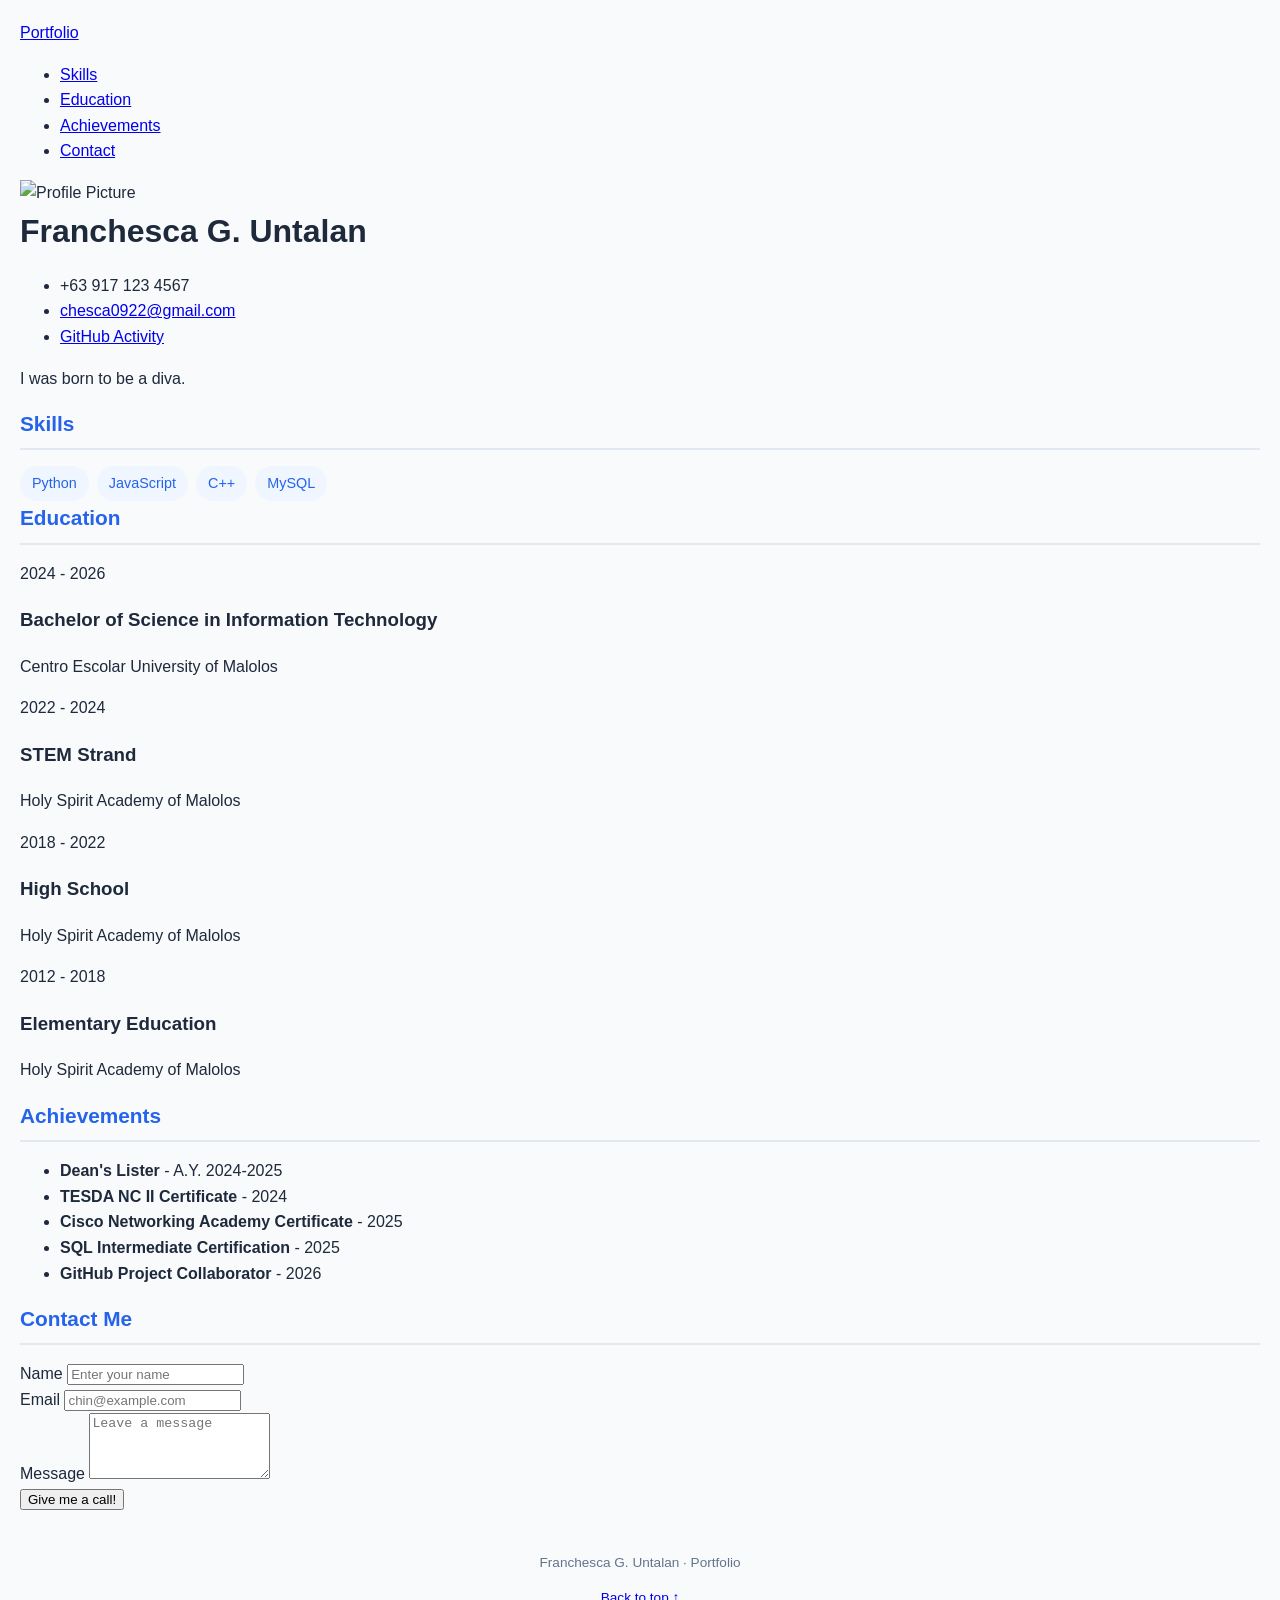
==== index.html @ 955ee0e0 "Added design" ====
<!DOCTYPE html>
<html lang="en">
<head>
    <meta charset="UTF-8">
    <meta name="viewport" content="width=device-width, initial-scale=1.0">
    <title>PRIN135 - Midterm Exam | Portfolio</title>

    <!-- Google Fonts: Orbitron for titles/headers, Inter for body text -->
    <link rel="preconnect" href="https://fonts.googleapis.com">
    <link rel="preconnect" href="https://fonts.gstatic.com" crossorigin>
    <link href="https://fonts.googleapis.com/css2?family=Inter:wght@400;500;600;700&family=Orbitron:wght@600;700;800&display=swap" rel="stylesheet">

    <!-- External Stylesheet -->
    <link rel="stylesheet" href="styles.css">
</head>
<body id="top">

    <!-- 1. Navigation Bar -->
    <nav class="site-nav">
        <div class="nav-inner">
            <a href="#top" class="nav-brand">Portfolio</a>
            <ul class="nav-links">
                <li><a href="#skills">Skills</a></li>
                <li><a href="#education">Education</a></li>
                <li><a href="#achievements">Achievements</a></li>
                <li><a href="#contact">Contact</a></li>
            </ul>
        </div>
    </nav>

    <!-- 2. Header / Hero Section -->
   <!-- 2. Header / Hero Section -->
<header>
    <div class="header-inner">
        <img src="https://scontent.fcrk2-1.fna.fbcdn.net/v/t39.30808-1/817417446_2326748791492255_1989576528764792257_n.jpg?stp=cp6_dst-jpg_tt6&cstp=mx2048x2048&ctp=s320x320&_nc_cat=107&_nc_map=urlgen_bucketless&ccb=1-7&_nc_sid=e99d92&_nc_eui2=AeGpwgCDBfkXOBpppuBgVSr0HxUEpVNTwCofFQSlU1PAKvqVIF-SnylBh5EkMIgd3Z3KFo35sI2lblA7njt722no&_nc_ohc=h1ymKxrBuwMQ7kNvwECC53G&_nc_oc=AdpCUfr-BhuO6tdxGqdZEoUiDdrtOPXlemxEXrJcBfa74h3HoyU1OCIDepk1Uj6EFfg&_nc_zt=24&_nc_ht=scontent.fcrk2-1.fna&_nc_gid=lCX5hVxhRALOA4O8TnCqOQ&_nc_ss=7b2a8&oh=00_AQQ6TYyN5XVR17D6eY7NJDKYj6CUVP2iy55_qMXcx3xdvw&oe=6AF310BF" alt="Profile Picture" class="photo-frame">
        <div class="header-text">
            <h1>Franchesca G. Untalan</h1>
            <ul class="header-links">
                <li>+63 917 123 4567</li>
                <li><a href="mailto:chesca0922@gmail.com">chesca0922@gmail.com</a></li>
                <li><a href="https://github.com" target="_blank">GitHub Activity</a></li>
            </ul>
            <p>I was born to be a diva.</p>
        </div>
    </div>
</header>

    <!-- 3. Main Content Container -->
    <main class="main-content">

        <!-- Skills Section -->
        <section id="skills">
            <h2>Skills</h2>
            <ul class="skills-list">
                <li>Python</li>
                <li>JavaScript</li>
                <li>C++</li>
                <li>MySQL</li>
            </ul>
        </section>

        <!-- Education Section -->
        <section id="education">
            <h2>Education</h2>

            <div class="education-entry">
                <span class="education-year">2024 - 2026</span>
                <h3>Bachelor of Science in Information Technology</h3>
                <p>Centro Escolar University of Malolos</p>
            </div>

            <div class="education-entry">
                <span class="education-year">2022 - 2024</span>
                <h3>STEM Strand</h3>
                <p>Holy Spirit Academy of Malolos</p>
            </div>

            <div class="education-entry">
                <span class="education-year">2018 - 2022</span>
                <h3>High School</h3>
                <p>Holy Spirit Academy of Malolos</p>
            </div>

            <div class="education-entry">
                <span class="education-year">2012 - 2018</span>
                <h3>Elementary Education</h3>
                <p>Holy Spirit Academy of Malolos</p>
            </div>
        </section>

        <!-- Achievements Section -->
        <section id="achievements">
            <h2>Achievements</h2>
            <ul class="achievements-list">
                <li><strong>Dean's Lister</strong> - A.Y. 2024-2025</li>
                <li><strong>TESDA NC II Certificate</strong> - 2024</li>
                <li><strong>Cisco Networking Academy Certificate</strong> - 2025</li>
                <li><strong>SQL Intermediate Certification</strong> - 2025</li>
                <li><strong>GitHub Project Collaborator</strong> - 2026</li>
            </ul>
        </section>

        <!-- Contact Section -->
        <section id="contact">
            <h2>Contact Me</h2>
            <form action="#" method="post">
                <div class="form-group-row">
                    <div>
                        <label for="name">Name</label>
                        <input type="text" id="name" name="name" placeholder="Enter your name" required>
                    </div>
                    <div>
                        <label for="email">Email</label>
                        <input type="email" id="email" name="email" placeholder="chin@example.com" required>
                    </div>
                </div>

                <div>
                    <label for="message">Message</label>
                    <textarea id="message" name="message" rows="4" placeholder="Leave a message" required></textarea>
                </div>

                <button type="submit">Give me a call!</button>
            </form>
        </section>

    </main>

    <!-- Footer -->
    <footer>
        <p>Franchesca G. Untalan · Portfolio</p>
        <a href="#top">Back to top ↑</a>
    </footer>

</body>
</html>
---- styles.css ----
/* Shared Theme Variables */
:root {
    --primary-color: #2563eb;
    --primary-light: #eff6ff;
    --bg-color: #f8fafc;
    --card-bg: #ffffff;
    --text-color: #1e293b;
    --text-muted: #64748b;
    --border-color: #e2e8f0;
    --shadow-sm: 0 4px 6px -1px rgba(0, 0, 0, 0.05), 0 2px 4px -1px rgba(0, 0, 0, 0.03);
    --radius: 12px;
}

/* Base resets & typography */
body {
    font-family: -apple-system, BlinkMacSystemFont, "Segoe UI", Roboto, Helvetica, Arial, sans-serif;
    line-height: 1.6;
    background-color: var(--bg-color);
    color: var(--text-color);
    margin: 0;
    padding: 20px;
}

.container {
    max-width: 800px;
    margin: 0 auto;
}

/* Shared Navigation */
.nav-bar {
    margin-bottom: 24px;
}

.nav-bar a {
    color: var(--primary-color);
    text-decoration: none;
    font-weight: 600;
}

.nav-bar a:hover {
    text-decoration: underline;
}

/* Card layout */
.card {
    background: var(--card-bg);
    border-radius: var(--radius);
    padding: 30px;
    margin-bottom: 24px;
    box-shadow: var(--shadow-sm);
    border: 1px solid var(--border-color);
}

/* Header / Profile */
.profile-header {
    text-align: center;
}

.avatar {
    width: 120px;
    height: 120px;
    border-radius: 50%;
    object-fit: cover;
    margin-bottom: 16px;
    background-color: var(--border-color);
}

h1 {
    margin: 0 0 8px 0;
    font-size: 2rem;
}

.tagline {
    color: var(--text-muted);
    font-size: 1.1rem;
    margin-bottom: 16px;
}

.contact-info {
    display: flex;
    justify-content: center;
    gap: 16px;
    flex-wrap: wrap;
    font-size: 0.95rem;
}

.contact-info a {
    color: var(--primary-color);
    text-decoration: none;
}

.contact-info a:hover {
    text-decoration: underline;
}

/* Section Headings */
h2 {
    border-bottom: 2px solid var(--border-color);
    padding-bottom: 8px;
    margin-top: 0;
    margin-bottom: 16px;
    font-size: 1.3rem;
    color: var(--primary-color);
}

/* List Items & Badges */
.skills-list {
    display: flex;
    flex-wrap: wrap;
    gap: 8px;
    list-style: none;
    padding: 0;
    margin: 0;
}

.skills-list li {
    background-color: var(--primary-light);
    color: var(--primary-color);
    padding: 6px 12px;
    border-radius: 20px;
    font-size: 0.9rem;
    font-weight: 500;
}

.item {
    margin-bottom: 16px;
}

.item:last-child {
    margin-bottom: 0;
}

.item-header {
    display: flex;
    justify-content: space-between;
}

.item-title {
    font-weight: bold;
}

.item-date {
    font-weight: normal;
}

.item-sub {
    color: var(--text-muted);
    font-size: 0.9rem;
    margin-bottom: 4px;
}

/* Footer */
footer {
    text-align: center;
    color: var(--text-muted);
    font-size: 0.85rem;
    margin-top: 40px;
}
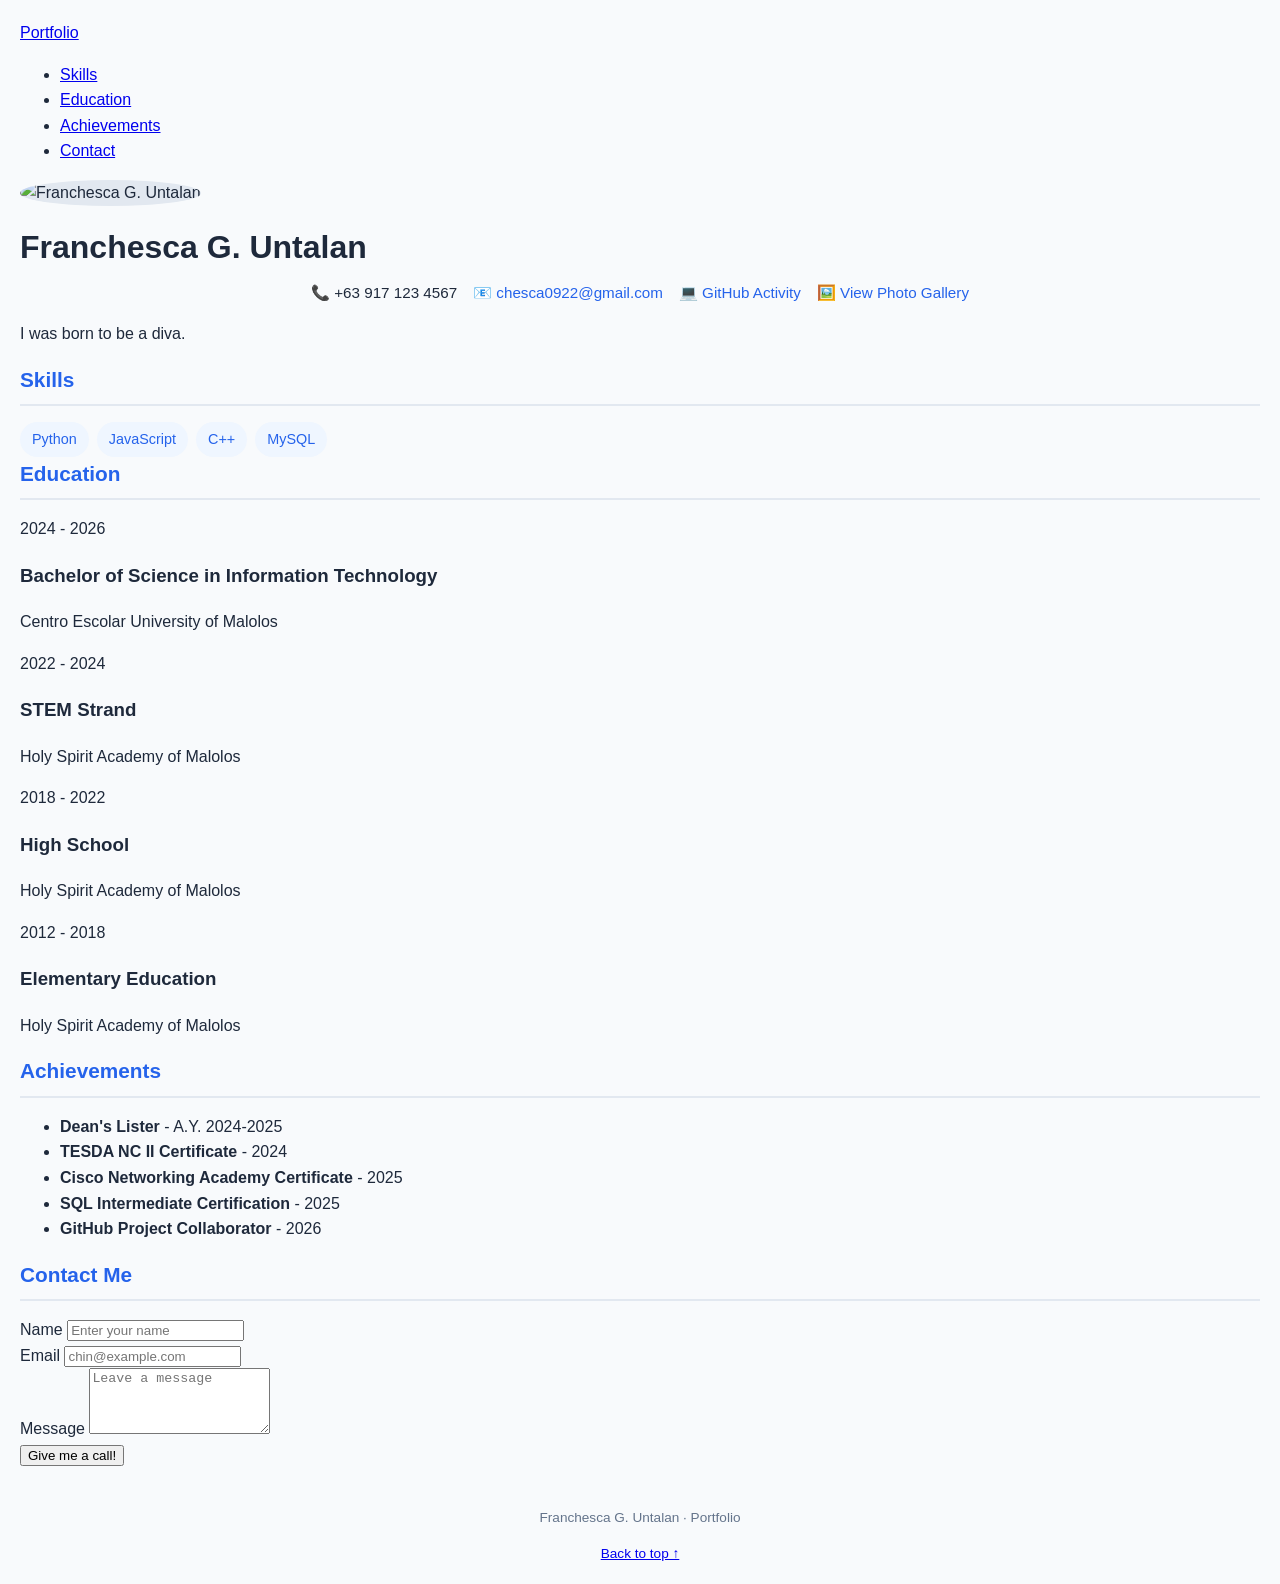
==== commit 8037b2d0: "new add" ====
--- a/index.html
+++ b/index.html
@@ -32,14 +32,15 @@
    <!-- 2. Header / Hero Section -->
 <header>
     <div class="header-inner">
-        <img src="https://scontent.fcrk2-1.fna.fbcdn.net/v/t39.30808-1/817417446_2326748791492255_1989576528764792257_n.jpg?stp=cp6_dst-jpg_tt6&cstp=mx2048x2048&ctp=s320x320&_nc_cat=107&_nc_map=urlgen_bucketless&ccb=1-7&_nc_sid=e99d92&_nc_eui2=AeGpwgCDBfkXOBpppuBgVSr0HxUEpVNTwCofFQSlU1PAKvqVIF-SnylBh5EkMIgd3Z3KFo35sI2lblA7njt722no&_nc_ohc=h1ymKxrBuwMQ7kNvwECC53G&_nc_oc=AdpCUfr-BhuO6tdxGqdZEoUiDdrtOPXlemxEXrJcBfa74h3HoyU1OCIDepk1Uj6EFfg&_nc_zt=24&_nc_ht=scontent.fcrk2-1.fna&_nc_gid=lCX5hVxhRALOA4O8TnCqOQ&_nc_ss=7b2a8&oh=00_AQQ6TYyN5XVR17D6eY7NJDKYj6CUVP2iy55_qMXcx3xdvw&oe=6AF310BF" alt="Profile Picture" class="photo-frame">
+        <img src="https://scontent.fcrk2-1.fna.fbcdn.net/v/t39.30808-1/817417446_2326748791492255_1989576528764792257_n.jpg?stp=cp6_dst-jpg_tt6&cstp=mx2048x2048&ctp=s320x320&_nc_cat=107&_nc_map=urlgen_bucketless&ccb=1-7&_nc_sid=e99d92&_nc_eui2=AeGpwgCDBfkXOBpppuBgVSr0HxUEpVNTwCofFQSlU1PAKvqVIF-SnylBh5EkMIgd3Z3KFo35sI2lblA7njt722no&_nc_ohc=h1ymKxrBuwMQ7kNvwECC53G&_nc_oc=AdpCUfr-BhuO6tdxGqdZEoUiDdrtOPXlemxEXrJcBfa74h3HoyU1OCIDepk1Uj6EFfg&_nc_zt=24&_nc_ht=scontent.fcrk2-1.fna&_nc_gid=lCX5hVxhRALOA4O8TnCqOQ&_nc_ss=7b2a8&oh=00_AQQ6TYyN5XVR17D6eY7NJDKYj6CUVP2iy55_qMXcx3xdvw&oe=6AF310BF" alt="Franchesca G. Untalan" class="avatar">
         <div class="header-text">
             <h1>Franchesca G. Untalan</h1>
-            <ul class="header-links">
-                <li>+63 917 123 4567</li>
-                <li><a href="mailto:chesca0922@gmail.com">chesca0922@gmail.com</a></li>
-                <li><a href="https://github.com" target="_blank">GitHub Activity</a></li>
-            </ul>
+            <div class="contact-info">
+                <span>📞 +63 917 123 4567</span>
+                <span>📧 <a href="mailto:chesca0922@gmail.com">chesca0922@gmail.com</a></span>
+                <span>💻 <a href="https://github.com" target="_blank">GitHub Activity</a></span>
+                <span>🖼️ <a href="gallery.html">View Photo Gallery</a></span>
+            </div>
             <p>I was born to be a diva.</p>
         </div>
     </div>
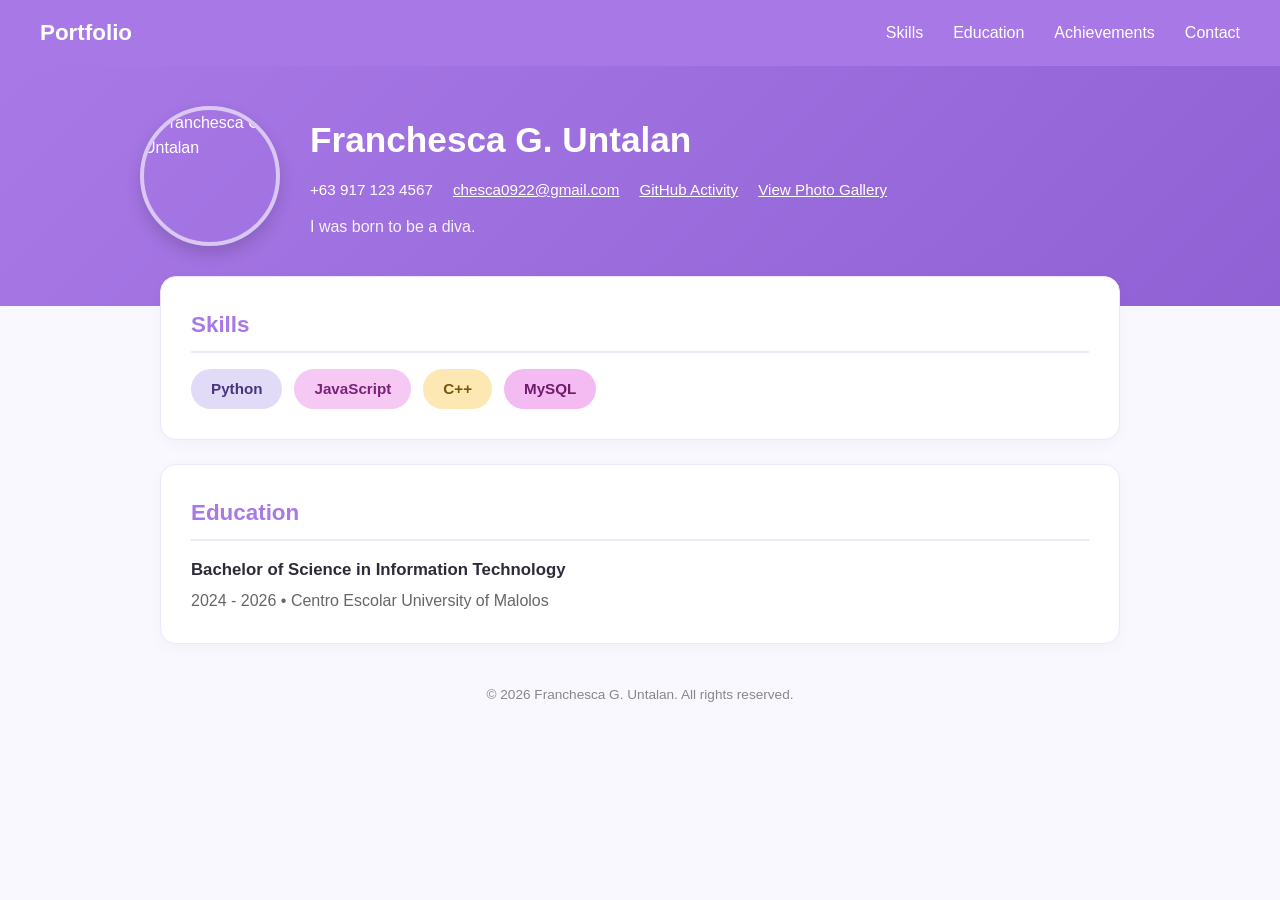
==== commit bce72a4f: "new 2" ====
--- a/index.html
+++ b/index.html
@@ -3,54 +3,43 @@
 <head>
     <meta charset="UTF-8">
     <meta name="viewport" content="width=device-width, initial-scale=1.0">
-    <title>PRIN135 - Midterm Exam | Portfolio</title>
-
-    <!-- Google Fonts: Orbitron for titles/headers, Inter for body text -->
-    <link rel="preconnect" href="https://fonts.googleapis.com">
-    <link rel="preconnect" href="https://fonts.gstatic.com" crossorigin>
-    <link href="https://fonts.googleapis.com/css2?family=Inter:wght@400;500;600;700&family=Orbitron:wght@600;700;800&display=swap" rel="stylesheet">
-
-    <!-- External Stylesheet -->
+    <title>Franchesca G. Untalan | Portfolio</title>
     <link rel="stylesheet" href="styles.css">
 </head>
-<body id="top">
+<body>
 
-    <!-- 1. Navigation Bar -->
-    <nav class="site-nav">
-        <div class="nav-inner">
-            <a href="#top" class="nav-brand">Portfolio</a>
-            <ul class="nav-links">
-                <li><a href="#skills">Skills</a></li>
-                <li><a href="#education">Education</a></li>
-                <li><a href="#achievements">Achievements</a></li>
-                <li><a href="#contact">Contact</a></li>
-            </ul>
-        </div>
+    <!-- Top Navigation Bar -->
+    <nav>
+        <a href="index.html" class="logo">Portfolio</a>
+        <ul>
+            <li><a href="#skills">Skills</a></li>
+            <li><a href="#education">Education</a></li>
+            <li><a href="#achievements">Achievements</a></li>
+            <li><a href="#contact">Contact</a></li>
+        </ul>
     </nav>
 
-    <!-- 2. Header / Hero Section -->
-   <!-- 2. Header / Hero Section -->
-<header>
-    <div class="header-inner">
-        <img src="https://scontent.fcrk2-1.fna.fbcdn.net/v/t39.30808-1/817417446_2326748791492255_1989576528764792257_n.jpg?stp=cp6_dst-jpg_tt6&cstp=mx2048x2048&ctp=s320x320&_nc_cat=107&_nc_map=urlgen_bucketless&ccb=1-7&_nc_sid=e99d92&_nc_eui2=AeGpwgCDBfkXOBpppuBgVSr0HxUEpVNTwCofFQSlU1PAKvqVIF-SnylBh5EkMIgd3Z3KFo35sI2lblA7njt722no&_nc_ohc=h1ymKxrBuwMQ7kNvwECC53G&_nc_oc=AdpCUfr-BhuO6tdxGqdZEoUiDdrtOPXlemxEXrJcBfa74h3HoyU1OCIDepk1Uj6EFfg&_nc_zt=24&_nc_ht=scontent.fcrk2-1.fna&_nc_gid=lCX5hVxhRALOA4O8TnCqOQ&_nc_ss=7b2a8&oh=00_AQQ6TYyN5XVR17D6eY7NJDKYj6CUVP2iy55_qMXcx3xdvw&oe=6AF310BF" alt="Franchesca G. Untalan" class="avatar">
-        <div class="header-text">
-            <h1>Franchesca G. Untalan</h1>
-            <div class="contact-info">
-                <span>📞 +63 917 123 4567</span>
-                <span>📧 <a href="mailto:chesca0922@gmail.com">chesca0922@gmail.com</a></span>
-                <span>💻 <a href="https://github.com" target="_blank">GitHub Activity</a></span>
-                <span>🖼️ <a href="gallery.html">View Photo Gallery</a></span>
+    <!-- Purple Header Banner -->
+    <header>
+        <div class="header-inner">
+            <img src="https://scontent.fcrk2-1.fna.fbcdn.net/v/t39.30808-1/817417446_2326748791492255_1989576528764792257_n.jpg?stp=cp6_dst-jpg_tt6&cstp=mx2048x2048&ctp=s320x320&_nc_cat=107&_nc_map=urlgen_bucketless&ccb=1-7&_nc_sid=e99d92&_nc_eui2=AeGpwgCDBfkXOBpppuBgVSr0HxUEpVNTwCofFQSlU1PAKvqVIF-SnylBh5EkMIgd3Z3KFo35sI2lblA7njt722no&_nc_ohc=h1ymKxrBuwMQ7kNvwECC53G&_nc_oc=AdpCUfr-BhuO6tdxGqdZEoUiDdrtOPXlemxEXrJcBfa74h3HoyU1OCIDepk1Uj6EFfg&_nc_zt=24&_nc_ht=scontent.fcrk2-1.fna&_nc_gid=lCX5hVxhRALOA4O8TnCqOQ&_nc_ss=7b2a8&oh=00_AQQ6TYyN5XVR17D6eY7NJDKYj6CUVP2iy55_qMXcx3xdvw&oe=6AF310BF" alt="Franchesca G. Untalan" class="avatar">
+            <div class="header-text">
+                <h1>Franchesca G. Untalan</h1>
+                <ul class="contact-info" id="contact">
+                    <li>+63 917 123 4567</li>
+                    <li><a href="mailto:chesca0922@gmail.com">chesca0922@gmail.com</a></li>
+                    <li><a href="https://github.com" target="_blank">GitHub Activity</a></li>
+                    <li><a href="gallery.html">View Photo Gallery</a></li>
+                </ul>
+                <p class="tagline">I was born to be a diva.</p>
             </div>
-            <p>I was born to be a diva.</p>
         </div>
-    </div>
-</header>
+    </header>
 
-    <!-- 3. Main Content Container -->
-    <main class="main-content">
+    <!-- Main Content Cards -->
+    <div class="container">
 
-        <!-- Skills Section -->
-        <section id="skills">
+        <section class="card" id="skills">
             <h2>Skills</h2>
             <ul class="skills-list">
                 <li>Python</li>
@@ -60,78 +49,19 @@
             </ul>
         </section>
 
-        <!-- Education Section -->
-        <section id="education">
+        <section class="card" id="education">
             <h2>Education</h2>
-
-            <div class="education-entry">
-                <span class="education-year">2024 - 2026</span>
-                <h3>Bachelor of Science in Information Technology</h3>
-                <p>Centro Escolar University of Malolos</p>
-            </div>
-
-            <div class="education-entry">
-                <span class="education-year">2022 - 2024</span>
-                <h3>STEM Strand</h3>
-                <p>Holy Spirit Academy of Malolos</p>
-            </div>
-
-            <div class="education-entry">
-                <span class="education-year">2018 - 2022</span>
-                <h3>High School</h3>
-                <p>Holy Spirit Academy of Malolos</p>
-            </div>
-
-            <div class="education-entry">
-                <span class="education-year">2012 - 2018</span>
-                <h3>Elementary Education</h3>
-                <p>Holy Spirit Academy of Malolos</p>
+            <div class="item">
+                <div class="item-title">Bachelor of Science in Information Technology</div>
+                <div class="item-sub">2024 - 2026 • Centro Escolar University of Malolos</div>
             </div>
         </section>
 
-        <!-- Achievements Section -->
-        <section id="achievements">
-            <h2>Achievements</h2>
-            <ul class="achievements-list">
-                <li><strong>Dean's Lister</strong> - A.Y. 2024-2025</li>
-                <li><strong>TESDA NC II Certificate</strong> - 2024</li>
-                <li><strong>Cisco Networking Academy Certificate</strong> - 2025</li>
-                <li><strong>SQL Intermediate Certification</strong> - 2025</li>
-                <li><strong>GitHub Project Collaborator</strong> - 2026</li>
-            </ul>
-        </section>
+        <footer>
+            <p>&copy; 2026 Franchesca G. Untalan. All rights reserved.</p>
+        </footer>
 
-        <!-- Contact Section -->
-        <section id="contact">
-            <h2>Contact Me</h2>
-            <form action="#" method="post">
-                <div class="form-group-row">
-                    <div>
-                        <label for="name">Name</label>
-                        <input type="text" id="name" name="name" placeholder="Enter your name" required>
-                    </div>
-                    <div>
-                        <label for="email">Email</label>
-                        <input type="email" id="email" name="email" placeholder="chin@example.com" required>
-                    </div>
-                </div>
-
-                <div>
-                    <label for="message">Message</label>
-                    <textarea id="message" name="message" rows="4" placeholder="Leave a message" required></textarea>
-                </div>
-
-                <button type="submit">Give me a call!</button>
-            </form>
-        </section>
-
-    </main>
-
-    <!-- Footer -->
-    <footer>
-        <p>Franchesca G. Untalan · Portfolio</p>
-        <a href="#top">Back to top ↑</a>
-    </footer>
+    </div>
 
 </body>
 </html>
--- a/styles.css
+++ b/styles.css
@@ -1,158 +1,196 @@
-/* Shared Theme Variables */
+/* Color Palette & Custom Variables */
 :root {
-    --primary-color: #2563eb;
-    --primary-light: #eff6ff;
-    --bg-color: #f8fafc;
+    --purple-primary: #a879e6;
+    --purple-gradient: linear-gradient(135deg, #a879e6 0%, #9061d4 100%);
+    --bg-light: #f9f8fe;
     --card-bg: #ffffff;
-    --text-color: #1e293b;
-    --text-muted: #64748b;
-    --border-color: #e2e8f0;
-    --shadow-sm: 0 4px 6px -1px rgba(0, 0, 0, 0.05), 0 2px 4px -1px rgba(0, 0, 0, 0.03);
-    --radius: 12px;
+    --text-dark: #2d2b38;
+    --text-light: #ffffff;
+    --border-soft: #f0e6fa;
+    --radius-card: 16px;
+    --radius-pill: 20px;
 }
 
-/* Base resets & typography */
+/* Base Styles & Typography */
+* {
+    box-sizing: border-box;
+    margin: 0;
+    padding: 0;
+}
+
 body {
     font-family: -apple-system, BlinkMacSystemFont, "Segoe UI", Roboto, Helvetica, Arial, sans-serif;
+    background-color: var(--bg-light);
+    color: var(--text-dark);
     line-height: 1.6;
-    background-color: var(--bg-color);
-    color: var(--text-color);
-    margin: 0;
-    padding: 20px;
 }
 
-.container {
-    max-width: 800px;
-    margin: 0 auto;
+/* Top Navigation Bar */
+nav {
+    display: flex;
+    justify-content: space-between;
+    align-items: center;
+    padding: 15px 40px;
+    background: var(--purple-primary);
 }
 
-/* Shared Navigation */
-.nav-bar {
-    margin-bottom: 24px;
+.logo {
+    color: var(--text-light);
+    font-size: 1.4rem;
+    font-weight: 700;
+    text-decoration: none;
 }
 
-.nav-bar a {
-    color: var(--primary-color);
-    text-decoration: none;
-    font-weight: 600;
+nav ul {
+    display: flex;
+    list-style: none;
+    gap: 30px;
 }
 
-.nav-bar a:hover {
-    text-decoration: underline;
+nav ul li a {
+    color: var(--text-light);
+    text-decoration: none;
+    font-weight: 500;
+    font-size: 1rem;
+    transition: opacity 0.2s;
 }
 
-/* Card layout */
-.card {
-    background: var(--card-bg);
-    border-radius: var(--radius);
-    padding: 30px;
-    margin-bottom: 24px;
-    box-shadow: var(--shadow-sm);
-    border: 1px solid var(--border-color);
+nav ul li a:hover {
+    opacity: 0.8;
 }
 
-/* Header / Profile */
-.profile-header {
-    text-align: center;
+/* Purple Hero Header Section */
+header {
+    background: var(--purple-gradient);
+    color: var(--text-light);
+    padding: 40px 60px 60px 60px;
+}
+
+.header-inner {
+    max-width: 1000px;
+    margin: 0 auto;
+    display: flex;
+    align-items: center;
+    gap: 30px;
 }
 
 .avatar {
-    width: 120px;
-    height: 120px;
+    width: 140px;
+    height: 140px;
     border-radius: 50%;
     object-fit: cover;
-    margin-bottom: 16px;
-    background-color: var(--border-color);
+    border: 4px solid rgba(255, 255, 255, 0.6);
+    box-shadow: 0 8px 16px rgba(0, 0, 0, 0.15);
 }
 
-h1 {
-    margin: 0 0 8px 0;
-    font-size: 2rem;
-}
-
-.tagline {
-    color: var(--text-muted);
-    font-size: 1.1rem;
-    margin-bottom: 16px;
+.header-text h1 {
+    font-size: 2.2rem;
+    color: var(--text-light);
+    margin-bottom: 10px;
+    font-weight: 700;
 }
 
 .contact-info {
     display: flex;
-    justify-content: center;
-    gap: 16px;
     flex-wrap: wrap;
+    gap: 20px;
+    list-style: none;
+    margin-bottom: 12px;
+}
+
+.contact-info li, 
+.contact-info span {
+    color: var(--text-light);
     font-size: 0.95rem;
 }
 
 .contact-info a {
-    color: var(--primary-color);
-    text-decoration: none;
-}
-
-.contact-info a:hover {
+    color: var(--text-light);
     text-decoration: underline;
 }
 
-/* Section Headings */
-h2 {
-    border-bottom: 2px solid var(--border-color);
-    padding-bottom: 8px;
-    margin-top: 0;
-    margin-bottom: 16px;
-    font-size: 1.3rem;
-    color: var(--primary-color);
+.tagline {
+    color: rgba(255, 255, 255, 0.9);
+    font-size: 1rem;
 }
 
-/* List Items & Badges */
+/* Main Container Layout */
+.container {
+    max-width: 1000px;
+    margin: -30px auto 40px auto;
+    padding: 0 20px;
+}
+
+/* Section Card Styles */
+.card {
+    background: var(--card-bg);
+    border-radius: var(--radius-card);
+    padding: 30px;
+    margin-bottom: 24px;
+    box-shadow: 0 4px 15px rgba(0, 0, 0, 0.03);
+    border: 1px solid var(--border-soft);
+}
+
+h2 {
+    color: var(--purple-primary);
+    font-size: 1.4rem;
+    margin-bottom: 16px;
+    border-bottom: 2px solid var(--border-soft);
+    padding-bottom: 8px;
+}
+
+/* Skills Badges / Pills */
 .skills-list {
     display: flex;
     flex-wrap: wrap;
-    gap: 8px;
+    gap: 12px;
     list-style: none;
-    padding: 0;
-    margin: 0;
 }
 
 .skills-list li {
-    background-color: var(--primary-light);
-    color: var(--primary-color);
-    padding: 6px 12px;
-    border-radius: 20px;
-    font-size: 0.9rem;
-    font-weight: 500;
+    padding: 8px 20px;
+    border-radius: var(--radius-pill);
+    font-size: 0.95rem;
+    font-weight: 600;
 }
 
-.item {
-    margin-bottom: 16px;
+/* Individual Pill Colors matching target design */
+.skills-list li:nth-child(1) {
+    background-color: #e2dbf8;
+    color: #4a347f;
 }
 
-.item:last-child {
-    margin-bottom: 0;
+.skills-list li:nth-child(2) {
+    background-color: #f6c8f4;
+    color: #7c2278;
 }
 
-.item-header {
-    display: flex;
-    justify-content: space-between;
+.skills-list li:nth-child(3) {
+    background-color: #fde8b3;
+    color: #795709;
 }
 
+.skills-list li:nth-child(4) {
+    background-color: #f4bbf2;
+    color: #6d1b6a;
+}
+
+/* Education Item Details */
 .item-title {
     font-weight: bold;
-}
-
-.item-date {
-    font-weight: normal;
+    font-size: 1.05rem;
 }
 
 .item-sub {
-    color: var(--text-muted);
-    font-size: 0.9rem;
-    margin-bottom: 4px;
+    color: #666;
+    margin-top: 4px;
 }
 
 /* Footer */
 footer {
     text-align: center;
-    color: var(--text-muted);
+    color: #888;
     font-size: 0.85rem;
     margin-top: 40px;
+    padding-bottom: 20px;
 }
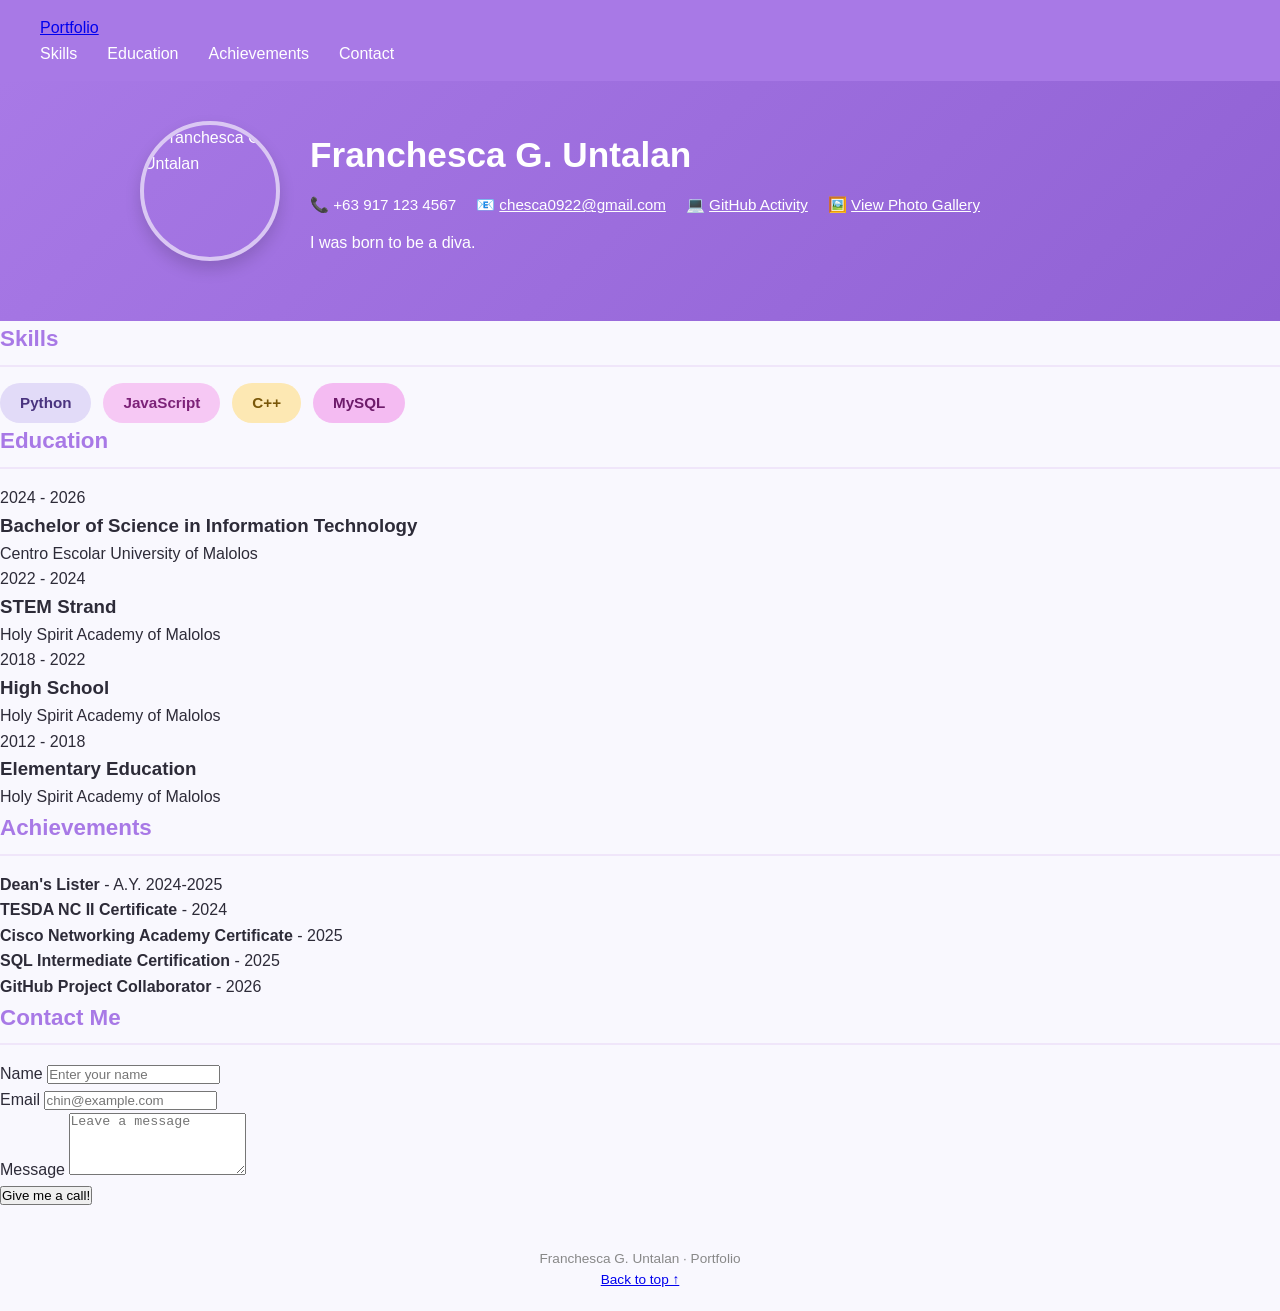
==== commit 17f082c5: "sorry" ====
--- a/index.html
+++ b/index.html
@@ -3,43 +3,54 @@
 <head>
     <meta charset="UTF-8">
     <meta name="viewport" content="width=device-width, initial-scale=1.0">
-    <title>Franchesca G. Untalan | Portfolio</title>
+    <title>PRIN135 - Midterm Exam | Portfolio</title>
+
+    <!-- Google Fonts: Orbitron for titles/headers, Inter for body text -->
+    <link rel="preconnect" href="https://fonts.googleapis.com">
+    <link rel="preconnect" href="https://fonts.gstatic.com" crossorigin>
+    <link href="https://fonts.googleapis.com/css2?family=Inter:wght@400;500;600;700&family=Orbitron:wght@600;700;800&display=swap" rel="stylesheet">
+
+    <!-- External Stylesheet -->
     <link rel="stylesheet" href="styles.css">
 </head>
-<body>
+<body id="top">
 
-    <!-- Top Navigation Bar -->
-    <nav>
-        <a href="index.html" class="logo">Portfolio</a>
-        <ul>
-            <li><a href="#skills">Skills</a></li>
-            <li><a href="#education">Education</a></li>
-            <li><a href="#achievements">Achievements</a></li>
-            <li><a href="#contact">Contact</a></li>
-        </ul>
+    <!-- 1. Navigation Bar -->
+    <nav class="site-nav">
+        <div class="nav-inner">
+            <a href="#top" class="nav-brand">Portfolio</a>
+            <ul class="nav-links">
+                <li><a href="#skills">Skills</a></li>
+                <li><a href="#education">Education</a></li>
+                <li><a href="#achievements">Achievements</a></li>
+                <li><a href="#contact">Contact</a></li>
+            </ul>
+        </div>
     </nav>
 
-    <!-- Purple Header Banner -->
-    <header>
-        <div class="header-inner">
-            <img src="https://scontent.fcrk2-1.fna.fbcdn.net/v/t39.30808-1/817417446_2326748791492255_1989576528764792257_n.jpg?stp=cp6_dst-jpg_tt6&cstp=mx2048x2048&ctp=s320x320&_nc_cat=107&_nc_map=urlgen_bucketless&ccb=1-7&_nc_sid=e99d92&_nc_eui2=AeGpwgCDBfkXOBpppuBgVSr0HxUEpVNTwCofFQSlU1PAKvqVIF-SnylBh5EkMIgd3Z3KFo35sI2lblA7njt722no&_nc_ohc=h1ymKxrBuwMQ7kNvwECC53G&_nc_oc=AdpCUfr-BhuO6tdxGqdZEoUiDdrtOPXlemxEXrJcBfa74h3HoyU1OCIDepk1Uj6EFfg&_nc_zt=24&_nc_ht=scontent.fcrk2-1.fna&_nc_gid=lCX5hVxhRALOA4O8TnCqOQ&_nc_ss=7b2a8&oh=00_AQQ6TYyN5XVR17D6eY7NJDKYj6CUVP2iy55_qMXcx3xdvw&oe=6AF310BF" alt="Franchesca G. Untalan" class="avatar">
-            <div class="header-text">
-                <h1>Franchesca G. Untalan</h1>
-                <ul class="contact-info" id="contact">
-                    <li>+63 917 123 4567</li>
-                    <li><a href="mailto:chesca0922@gmail.com">chesca0922@gmail.com</a></li>
-                    <li><a href="https://github.com" target="_blank">GitHub Activity</a></li>
-                    <li><a href="gallery.html">View Photo Gallery</a></li>
-                </ul>
-                <p class="tagline">I was born to be a diva.</p>
+    <!-- 2. Header / Hero Section -->
+   <!-- 2. Header / Hero Section -->
+<header>
+    <div class="header-inner">
+        <img src="https://scontent.fcrk2-1.fna.fbcdn.net/v/t39.30808-1/817417446_2326748791492255_1989576528764792257_n.jpg?stp=cp6_dst-jpg_tt6&cstp=mx2048x2048&ctp=s320x320&_nc_cat=107&_nc_map=urlgen_bucketless&ccb=1-7&_nc_sid=e99d92&_nc_eui2=AeGpwgCDBfkXOBpppuBgVSr0HxUEpVNTwCofFQSlU1PAKvqVIF-SnylBh5EkMIgd3Z3KFo35sI2lblA7njt722no&_nc_ohc=h1ymKxrBuwMQ7kNvwECC53G&_nc_oc=AdpCUfr-BhuO6tdxGqdZEoUiDdrtOPXlemxEXrJcBfa74h3HoyU1OCIDepk1Uj6EFfg&_nc_zt=24&_nc_ht=scontent.fcrk2-1.fna&_nc_gid=lCX5hVxhRALOA4O8TnCqOQ&_nc_ss=7b2a8&oh=00_AQQ6TYyN5XVR17D6eY7NJDKYj6CUVP2iy55_qMXcx3xdvw&oe=6AF310BF" alt="Franchesca G. Untalan" class="avatar">
+        <div class="header-text">
+            <h1>Franchesca G. Untalan</h1>
+            <div class="contact-info">
+                <span>📞 +63 917 123 4567</span>
+                <span>📧 <a href="mailto:chesca0922@gmail.com">chesca0922@gmail.com</a></span>
+                <span>💻 <a href="https://github.com" target="_blank">GitHub Activity</a></span>
+                <span>🖼️ <a href="gallery.html">View Photo Gallery</a></span>
             </div>
+            <p>I was born to be a diva.</p>
         </div>
-    </header>
+    </div>
+</header>
 
-    <!-- Main Content Cards -->
-    <div class="container">
+    <!-- 3. Main Content Container -->
+    <main class="main-content">
 
-        <section class="card" id="skills">
+        <!-- Skills Section -->
+        <section id="skills">
             <h2>Skills</h2>
             <ul class="skills-list">
                 <li>Python</li>
@@ -49,19 +60,78 @@
             </ul>
         </section>
 
-        <section class="card" id="education">
+        <!-- Education Section -->
+        <section id="education">
             <h2>Education</h2>
-            <div class="item">
-                <div class="item-title">Bachelor of Science in Information Technology</div>
-                <div class="item-sub">2024 - 2026 • Centro Escolar University of Malolos</div>
+
+            <div class="education-entry">
+                <span class="education-year">2024 - 2026</span>
+                <h3>Bachelor of Science in Information Technology</h3>
+                <p>Centro Escolar University of Malolos</p>
+            </div>
+
+            <div class="education-entry">
+                <span class="education-year">2022 - 2024</span>
+                <h3>STEM Strand</h3>
+                <p>Holy Spirit Academy of Malolos</p>
+            </div>
+
+            <div class="education-entry">
+                <span class="education-year">2018 - 2022</span>
+                <h3>High School</h3>
+                <p>Holy Spirit Academy of Malolos</p>
+            </div>
+
+            <div class="education-entry">
+                <span class="education-year">2012 - 2018</span>
+                <h3>Elementary Education</h3>
+                <p>Holy Spirit Academy of Malolos</p>
             </div>
         </section>
 
-        <footer>
-            <p>&copy; 2026 Franchesca G. Untalan. All rights reserved.</p>
-        </footer>
+        <!-- Achievements Section -->
+        <section id="achievements">
+            <h2>Achievements</h2>
+            <ul class="achievements-list">
+                <li><strong>Dean's Lister</strong> - A.Y. 2024-2025</li>
+                <li><strong>TESDA NC II Certificate</strong> - 2024</li>
+                <li><strong>Cisco Networking Academy Certificate</strong> - 2025</li>
+                <li><strong>SQL Intermediate Certification</strong> - 2025</li>
+                <li><strong>GitHub Project Collaborator</strong> - 2026</li>
+            </ul>
+        </section>
 
-    </div>
+        <!-- Contact Section -->
+        <section id="contact">
+            <h2>Contact Me</h2>
+            <form action="#" method="post">
+                <div class="form-group-row">
+                    <div>
+                        <label for="name">Name</label>
+                        <input type="text" id="name" name="name" placeholder="Enter your name" required>
+                    </div>
+                    <div>
+                        <label for="email">Email</label>
+                        <input type="email" id="email" name="email" placeholder="chin@example.com" required>
+                    </div>
+                </div>
+
+                <div>
+                    <label for="message">Message</label>
+                    <textarea id="message" name="message" rows="4" placeholder="Leave a message" required></textarea>
+                </div>
+
+                <button type="submit">Give me a call!</button>
+            </form>
+        </section>
+
+    </main>
+
+    <!-- Footer -->
+    <footer>
+        <p>Franchesca G. Untalan · Portfolio</p>
+        <a href="#top">Back to top ↑</a>
+    </footer>
 
 </body>
 </html>
